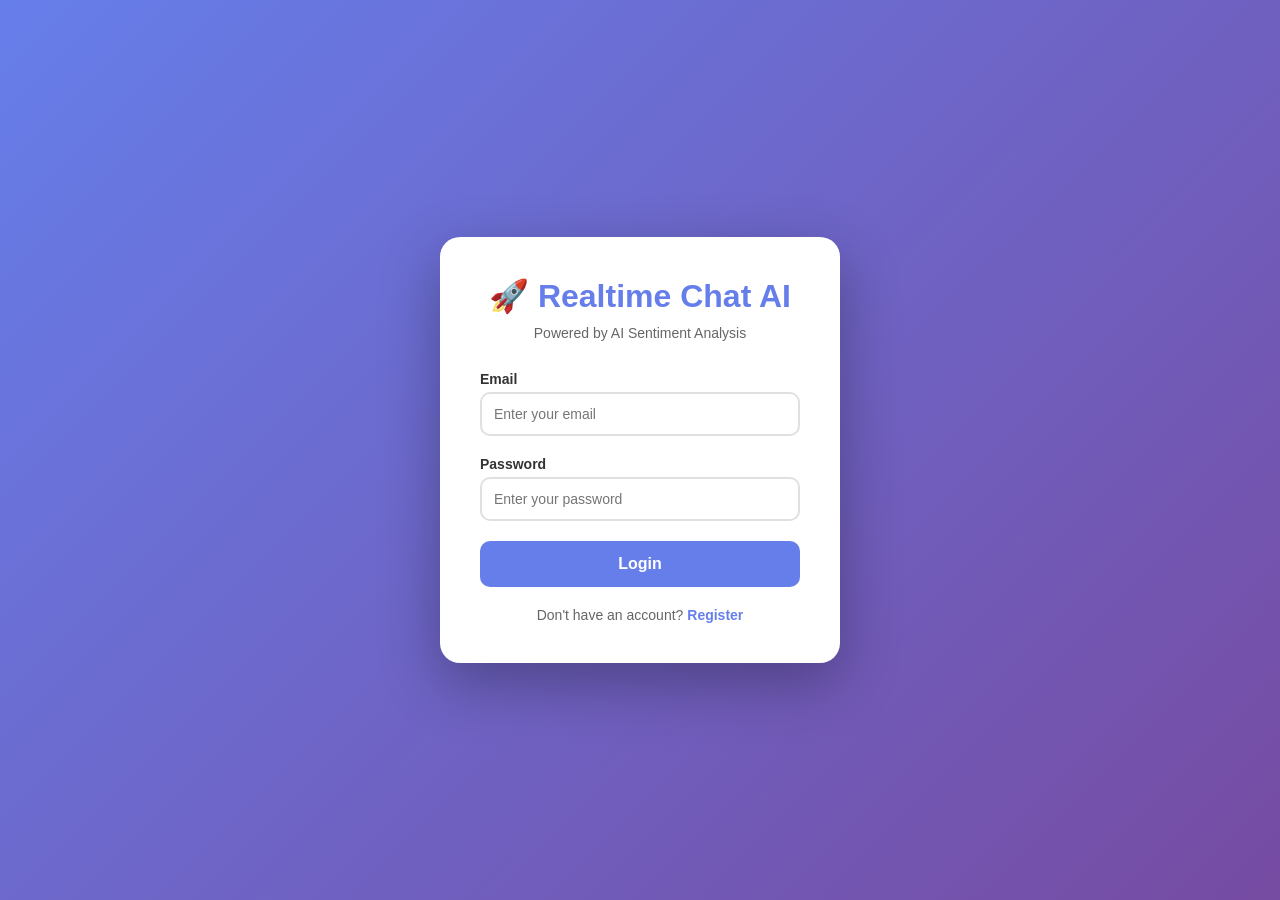
==== frontend/index.html @ c15071e8 "simple UI implemented" ====
<!-- frontend/index.html -->
<!DOCTYPE html>
<html lang="en">
<head>
    <meta charset="UTF-8">
    <meta name="viewport" content="width=device-width, initial-scale=1.0">
    <title>Realtime Chat AI</title>
    <link rel="stylesheet" href="styles.css">
</head>
<body>
    <!-- Auth Container -->
    <div id="authContainer" class="auth-container">
        <h1>🚀 Realtime Chat AI</h1>
        <p class="tagline">Powered by AI Sentiment Analysis</p>
        <div id="authError" class="error-message" style="display: none;"></div>
        
        <!-- Login Form -->
        <div id="loginForm">
            <div class="form-group">
                <label>Email</label>
                <input type="email" id="loginEmail" placeholder="Enter your email" autocomplete="email">
            </div>
            <div class="form-group">
                <label>Password</label>
                <input type="password" id="loginPassword" placeholder="Enter your password" autocomplete="current-password">
            </div>
            <button class="auth-btn" onclick="app.login()">Login</button>
            <div class="auth-switch">
                Don't have an account? <a href="#" onclick="app.showRegister()">Register</a>
            </div>
        </div>

        <!-- Register Form -->
        <div id="registerForm" style="display: none;">
            <div class="form-group">
                <label>Email</label>
                <input type="email" id="registerEmail" placeholder="Enter your email" autocomplete="email">
            </div>
            <div class="form-group">
                <label>Username</label>
                <input type="text" id="registerUsername" placeholder="Choose a username" autocomplete="username">
            </div>
            <div class="form-group">
                <label>Full Name</label>
                <input type="text" id="registerFullName" placeholder="Enter your full name" autocomplete="name">
            </div>
            <div class="form-group">
                <label>Password</label>
                <input type="password" id="registerPassword" placeholder="Choose a password (min 8 chars)" autocomplete="new-password">
            </div>
            <button class="auth-btn" onclick="app.register()">Register</button>
            <div class="auth-switch">
                Already have an account? <a href="#" onclick="app.showLogin()">Login</a>
            </div>
        </div>
    </div>

    <!-- Chat Container -->
    <div id="chatContainer" class="container" style="display: none;">
        <!-- Sidebar -->
        <div class="sidebar">
            <div class="sidebar-header">
                <h2>My Chats</h2>
                <div class="user-info" id="userInfo"></div>
                <button class="admin-link-btn" onclick="app.openAdminDashboard()">📊 Analytics</button>
            </div>
            <button class="new-chat-btn" onclick="app.showNewChatModal()">+ New Chat</button>
            <div class="chat-list" id="chatList">
                <div class="loading">Loading chats...</div>
            </div>
        </div>

        <!-- Main Chat -->
        <div class="main-chat">
            <div class="chat-header">
                <h3 id="chatTitle">Select a chat to start messaging</h3>
                <div class="chat-status" id="chatStatus"></div>
            </div>
            <div class="messages-container" id="messagesContainer">
                <div class="welcome-message">
                    <h2>👋 Welcome to Realtime Chat AI</h2>
                    <p>Your messages are analyzed with AI sentiment detection</p>
                    <p class="small">Select or create a chat to get started</p>
                </div>
            </div>
            <div class="message-input-container">
                <input 
                    type="text" 
                    class="message-input" 
                    id="messageInput" 
                    placeholder="Type a message..."
                    disabled
                >
                <button class="send-btn" id="sendBtn" disabled>Send</button>
            </div>
        </div>
    </div>

    <!-- New Chat Modal -->
    <div id="newChatModal" class="modal">
        <div class="modal-content">
            <h3>Start New Chat</h3>
            <div class="form-group">
                <label>Chat Type</label>
                <select id="chatType" onchange="app.toggleGroupFields()">
                    <option value="one-to-one">One-to-One</option>
                    <option value="group">Group Chat</option>
                </select>
            </div>
            <div class="form-group" id="groupNameField" style="display: none;">
                <label>Group Name</label>
                <input type="text" id="groupName" placeholder="Enter group name">
            </div>
            <div class="form-group">
                <label>Participant User ID</label>
                <input type="text" id="participantId" placeholder="Enter participant's user ID">
                <small>Ask the other user for their User ID</small>
            </div>
            <div class="modal-actions">
                <button class="auth-btn" onclick="app.createNewChat()">Create</button>
                <button class="auth-btn cancel-btn" onclick="app.closeNewChatModal()">Cancel</button>
            </div>
        </div>
    </div>

    <script src="app.js"></script>
</body>
</html>
---- frontend/styles.css ----
/* frontend/styles.css */
* {
    margin: 0;
    padding: 0;
    box-sizing: border-box;
}

body {
    font-family: -apple-system, BlinkMacSystemFont, 'Segoe UI', Roboto, Oxygen, Ubuntu, Cantarell, sans-serif;
    background: linear-gradient(135deg, #667eea 0%, #764ba2 100%);
    min-height: 100vh;
    display: flex;
    justify-content: center;
    align-items: center;
    padding: 20px;
}

/* Auth Container */
.auth-container {
    background: white;
    padding: 40px;
    border-radius: 20px;
    box-shadow: 0 20px 60px rgba(0,0,0,0.3);
    width: 100%;
    max-width: 400px;
}

.auth-container h1 {
    color: #667eea;
    margin-bottom: 10px;
    text-align: center;
}

.tagline {
    text-align: center;
    color: #666;
    font-size: 14px;
    margin-bottom: 30px;
}

.form-group {
    margin-bottom: 20px;
}

.form-group label {
    display: block;
    margin-bottom: 5px;
    color: #333;
    font-weight: 600;
    font-size: 14px;
}

.form-group input,
.form-group select {
    width: 100%;
    padding: 12px;
    border: 2px solid #e0e0e0;
    border-radius: 10px;
    font-size: 14px;
    outline: none;
    transition: border-color 0.2s;
}

.form-group input:focus,
.form-group select:focus {
    border-color: #667eea;
}

.form-group small {
    display: block;
    margin-top: 5px;
    font-size: 12px;
    color: #999;
}

.auth-btn {
    width: 100%;
    padding: 14px;
    background: #667eea;
    color: white;
    border: none;
    border-radius: 10px;
    cursor: pointer;
    font-weight: 600;
    font-size: 16px;
    transition: background 0.2s;
}

.auth-btn:hover {
    background: #5568d3;
}

.auth-btn:disabled {
    background: #ccc;
    cursor: not-allowed;
}

.cancel-btn {
    background: #6c757d;
}

.cancel-btn:hover {
    background: #5a6268;
}

.auth-switch {
    text-align: center;
    margin-top: 20px;
    color: #666;
    font-size: 14px;
}

.auth-switch a {
    color: #667eea;
    text-decoration: none;
    font-weight: 600;
}

.error-message {
    background: #fee;
    color: #c33;
    padding: 10px;
    border-radius: 10px;
    margin-bottom: 20px;
    text-align: center;
    font-size: 14px;
}

/* Chat Container */
.container {
    background: white;
    border-radius: 20px;
    box-shadow: 0 20px 60px rgba(0,0,0,0.3);
    width: 100%;
    max-width: 1400px;
    height: 90vh;
    display: flex;
    overflow: hidden;
}

/* Sidebar */
.sidebar {
    width: 320px;
    background: #f8f9fa;
    border-right: 1px solid #e0e0e0;
    display: flex;
    flex-direction: column;
}

.sidebar-header {
    padding: 20px;
    border-bottom: 1px solid #e0e0e0;
}

.sidebar-header h2 {
    color: #667eea;
    font-size: 20px;
    margin-bottom: 8px;
}

.user-info {
    font-size: 12px;
    color: #666;
    margin-bottom: 10px;
}

.admin-link-btn {
    width: 100%;
    padding: 8px;
    background: #28a745;
    color: white;
    border: none;
    border-radius: 8px;
    cursor: pointer;
    font-size: 13px;
    font-weight: 600;
    transition: background 0.2s;
}

.admin-link-btn:hover {
    background: #218838;
}

.new-chat-btn {
    margin: 15px;
    padding: 12px;
    background: #667eea;
    color: white;
    border: none;
    border-radius: 10px;
    cursor: pointer;
    font-weight: 600;
    transition: background 0.2s;
}

.new-chat-btn:hover {
    background: #5568d3;
}

.chat-list {
    flex: 1;
    overflow-y: auto;
    padding: 10px;
}

.loading {
    text-align: center;
    padding: 20px;
    color: #999;
    font-size: 14px;
}

.chat-item {
    padding: 15px;
    margin-bottom: 8px;
    border-radius: 10px;
    cursor: pointer;
    transition: all 0.2s;
    background: white;
    border: 2px solid transparent;
}

.chat-item:hover {
    border-color: #667eea;
    transform: translateX(3px);
}

.chat-item.active {
    background: #667eea;
    color: white;
}

.chat-name {
    font-weight: 600;
    margin-bottom: 5px;
    font-size: 15px;
}

.chat-preview {
    font-size: 12px;
    color: #999;
    overflow: hidden;
    text-overflow: ellipsis;
    white-space: nowrap;
}

.chat-item.active .chat-preview {
    color: rgba(255,255,255,0.8);
}

/* Main Chat */
.main-chat {
    flex: 1;
    display: flex;
    flex-direction: column;
}

.chat-header {
    padding: 20px;
    border-bottom: 1px solid #e0e0e0;
    background: white;
}

.chat-header h3 {
    color: #333;
    font-size: 18px;
}

.chat-status {
    font-size: 12px;
    color: #28a745;
    margin-top: 5px;
    font-weight: 600;
}

.messages-container {
    flex: 1;
    overflow-y: auto;
    padding: 20px;
    background: #f8f9fa;
}

.welcome-message {
    text-align: center;
    padding: 60px 20px;
    color: #666;
}

.welcome-message h2 {
    color: #667eea;
    margin-bottom: 15px;
}

.welcome-message p {
    margin-bottom: 10px;
}

.welcome-message .small {
    font-size: 14px;
    color: #999;
}

.message {
    margin-bottom: 15px;
    display: flex;
    animation: slideIn 0.3s;
}

@keyframes slideIn {
    from {
        opacity: 0;
        transform: translateY(10px);
    }
    to {
        opacity: 1;
        transform: translateY(0);
    }
}

.message.own {
    justify-content: flex-end;
}

.message-content {
    max-width: 70%;
    padding: 12px 16px;
    border-radius: 18px;
    background: white;
    box-shadow: 0 2px 5px rgba(0,0,0,0.1);
    position: relative;
}

.message.own .message-content {
    background: #667eea;
    color: white;
}

.message-sender {
    font-size: 11px;
    font-weight: 600;
    color: #667eea;
    margin-bottom: 5px;
}

.message.own .message-sender {
    color: rgba(255,255,255,0.8);
}

.message-text {
    word-wrap: break-word;
    line-height: 1.4;
}

.message-footer {
    display: flex;
    justify-content: space-between;
    align-items: center;
    margin-top: 5px;
    font-size: 10px;
}

.message-time {
    color: #999;
}

.message.own .message-time {
    color: rgba(255,255,255,0.7);
}

.sentiment-badge {
    display: inline-block;
    padding: 2px 8px;
    border-radius: 12px;
    font-size: 10px;
    font-weight: 600;
    text-transform: uppercase;
}

.sentiment-positive {
    background: #d4edda;
    color: #155724;
}

.sentiment-negative {
    background: #f8d7da;
    color: #721c24;
}

.sentiment-neutral {
    background: #d1ecf1;
    color: #0c5460;
}

.message.own .sentiment-badge {
    background: rgba(255,255,255,0.2);
    color: white;
}

.system-message {
    text-align: center;
    color: #999;
    font-size: 12px;
    padding: 10px;
    font-style: italic;
}

.message-input-container {
    padding: 20px;
    background: white;
    border-top: 1px solid #e0e0e0;
    display: flex;
    gap: 10px;
}

.message-input {
    flex: 1;
    padding: 12px 16px;
    border: 2px solid #e0e0e0;
    border-radius: 25px;
    font-size: 14px;
    outline: none;
    transition: border-color 0.2s;
}

.message-input:focus {
    border-color: #667eea;
}

.message-input:disabled {
    background: #f8f9fa;
    cursor: not-allowed;
}

.send-btn {
    padding: 12px 30px;
    background: #667eea;
    color: white;
    border: none;
    border-radius: 25px;
    cursor: pointer;
    font-weight: 600;
    transition: background 0.2s;
}

.send-btn:hover:not(:disabled) {
    background: #5568d3;
}

.send-btn:disabled {
    background: #ccc;
    cursor: not-allowed;
}

/* Modal */
.modal {
    display: none;
    position: fixed;
    top: 0;
    left: 0;
    width: 100%;
    height: 100%;
    background: rgba(0,0,0,0.5);
    justify-content: center;
    align-items: center;
    z-index: 1000;
}

.modal.active {
    display: flex;
}

.modal-content {
    background: white;
    padding: 30px;
    border-radius: 20px;
    width: 90%;
    max-width: 450px;
}

.modal-content h3 {
    color: #667eea;
    margin-bottom: 20px;
}

.modal-actions {
    display: flex;
    gap: 10px;
    margin-top: 20px;
}

.modal-actions button {
    flex: 1;
}

/* Scrollbar */
::-webkit-scrollbar {
    width: 8px;
}

::-webkit-scrollbar-track {
    background: #f1f1f1;
}

::-webkit-scrollbar-thumb {
    background: #667eea;
    border-radius: 4px;
}

::-webkit-scrollbar-thumb:hover {
    background: #5568d3;
}

/* Responsive */
@media (max-width: 768px) {
    .sidebar {
        width: 100%;
        max-width: 280px;
    }
    
    .message-content {
        max-width: 85%;
    }
}
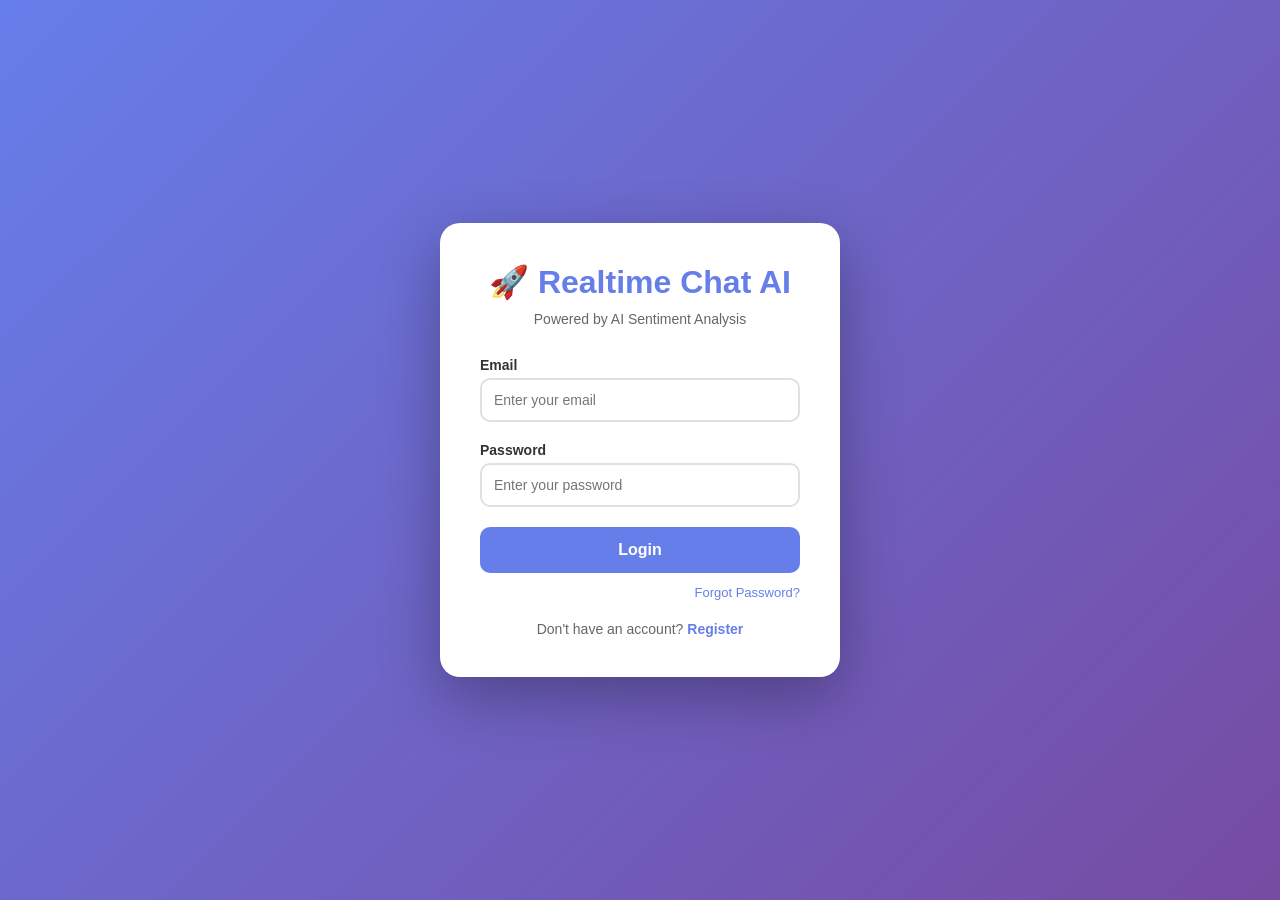
==== commit a5244ec6: "logout added" ====
--- a/frontend/index.html
+++ b/frontend/index.html
@@ -25,9 +25,15 @@
                 <input type="password" id="loginPassword" placeholder="Enter your password" autocomplete="current-password">
             </div>
             <button class="auth-btn" onclick="app.login()">Login</button>
+            
+            <div class="forgot-password-link">
+                <a href="forgot-password.html">Forgot Password?</a>
+            </div>
+
             <div class="auth-switch">
                 Don't have an account? <a href="#" onclick="app.showRegister()">Register</a>
             </div>
+
         </div>
 
         <!-- Register Form -->
@@ -63,6 +69,7 @@
                 <h2>My Chats</h2>
                 <div class="user-info" id="userInfo"></div>
                 <button class="admin-link-btn" onclick="app.openAdminDashboard()">📊 Analytics</button>
+                <button class="admin-link-btn" style="background: #dc3545; margin-top: 5px;" onclick="app.logout()">🚪 Logout</button>
             </div>
             <button class="new-chat-btn" onclick="app.showNewChatModal()">+ New Chat</button>
             <div class="chat-list" id="chatList">
@@ -91,7 +98,7 @@
                     placeholder="Type a message..."
                     disabled
                 >
-                <button class="send-btn" id="sendBtn" disabled>Send</button>
+                <button class="send-btn" id="sendBtn" onclick="app.sendMessage()" disabled>Send</button>
             </div>
         </div>
     </div>
@@ -123,6 +130,43 @@
         </div>
     </div>
 
+    <!-- Group Management Modal -->
+    <div id="groupManagementModal" class="modal">
+        <div class="modal-content" style="max-width: 600px;">
+            <h3>⚙️ Manage Group</h3>
+            
+            <!-- Edit Group Name -->
+            <div class="management-section">
+                <h4>Group Name</h4>
+                <div style="display: flex; gap: 10px; margin-bottom: 10px;">
+                    <input type="text" id="editGroupName" placeholder="Enter new group name" style="flex: 1; padding: 10px; border: 2px solid #e0e0e0; border-radius: 8px;">
+                    <button class="auth-btn" style="width: auto;" onclick="app.updateGroupName()">Update</button>
+                </div>
+            </div>
+            
+            <!-- Add Participants -->
+            <div class="management-section">
+                <h4>Add Participant</h4>
+                <div style="display: flex; gap: 10px; margin-bottom: 10px;">
+                    <input type="text" id="addParticipantId" placeholder="Enter user ID" style="flex: 1; padding: 10px; border: 2px solid #e0e0e0; border-radius: 8px;">
+                    <button class="auth-btn" style="width: auto;" onclick="app.addParticipantToGroup()">Add</button>
+                </div>
+            </div>
+            
+            <!-- Participants List -->
+            <div class="management-section" style="border-bottom: none;">
+                <h4>Participants</h4>
+                <div id="participantsList" class="participants-list">
+                    <div class="loading">Loading...</div>
+                </div>
+            </div>
+            
+            <div class="modal-actions">
+                <button class="auth-btn cancel-btn" onclick="app.closeGroupManagementModal()">Close</button>
+            </div>
+        </div>
+    </div>
+
     <script src="app.js"></script>
 </body>
 </html>
--- a/frontend/styles.css
+++ b/frontend/styles.css
@@ -510,6 +510,186 @@
     background: #5568d3;
 }
 
+/* Group Management Styles */
+.manage-group-btn {
+    margin-top: 10px;
+    padding: 8px 16px;
+    background: #667eea;
+    color: white;
+    border: none;
+    border-radius: 8px;
+    cursor: pointer;
+    font-size: 13px;
+    font-weight: 600;
+    transition: background 0.2s;
+}
+
+.manage-group-btn:hover {
+    background: #5568d3;
+}
+
+.management-section {
+    margin-bottom: 25px;
+    padding-bottom: 20px;
+    border-bottom: 1px solid #e0e0e0;
+}
+
+.management-section h4 {
+    color: #667eea;
+    margin-bottom: 15px;
+    font-size: 16px;
+    font-weight: 600;
+}
+
+.participants-list {
+    max-height: 300px;
+    overflow-y: auto;
+    padding: 5px;
+}
+
+.participant-item {
+    display: flex;
+    justify-content: space-between;
+    align-items: center;
+    padding: 12px;
+    background: #f8f9fa;
+    border-radius: 8px;
+    margin-bottom: 8px;
+    transition: background 0.2s;
+}
+
+.participant-item:hover {
+    background: #e9ecef;
+}
+
+.participant-info {
+    display: flex;
+    align-items: center;
+    gap: 10px;
+}
+
+.creator-badge {
+    background: #28a745;
+    color: white;
+    padding: 2px 8px;
+    border-radius: 12px;
+    font-size: 11px;
+    font-weight: 600;
+}
+
+.remove-participant-btn {
+    padding: 6px 12px;
+    background: #dc3545;
+    color: white;
+    border: none;
+    border-radius: 6px;
+    cursor: pointer;
+    font-size: 12px;
+    font-weight: 600;
+    transition: background 0.2s;
+}
+
+.remove-participant-btn:hover {
+    background: #c82333;
+}
+
+
+/* Forgot Password Link */
+.forgot-password-link {
+    text-align: right;
+    margin-top: 10px;
+    margin-bottom: 10px;
+}
+
+.forgot-password-link a {
+    color: #667eea;
+    text-decoration: none;
+    font-size: 13px;
+    transition: color 0.3s;
+}
+
+.forgot-password-link a:hover {
+    color: #5568d3;
+    text-decoration: underline;
+}
+
+/* Info Box for Forgot Password Page */
+.info-box {
+    background: #2a2a2a;
+    border-left: 4px solid #667eea;
+    padding: 15px;
+    border-radius: 8px;
+    margin-bottom: 20px;
+}
+
+.info-box p {
+    color: #ccc;
+    font-size: 13px;
+    margin: 0;
+}
+
+/* Password Requirements */
+.password-requirements {
+    background: #2a2a2a;
+    padding: 12px;
+    border-radius: 8px;
+    margin-top: 10px;
+    font-size: 12px;
+}
+
+.password-requirements p {
+    color: #999;
+    margin-bottom: 8px;
+    font-weight: 600;
+}
+
+.requirement {
+    color: #666;
+    margin: 4px 0;
+}
+
+.requirement.valid {
+    color: #00C851;
+}
+
+.requirement::before {
+    content: "○ ";
+}
+
+.requirement.valid::before {
+    content: "✓ ";
+    font-weight: bold;
+}
+
+/* Invalid Token Message */
+.invalid-token {
+    text-align: center;
+    padding: 20px;
+}
+
+.invalid-token h2 {
+    color: #ff4444;
+    margin-bottom: 15px;
+}
+
+.invalid-token p {
+    color: #999;
+    margin-bottom: 20px;
+    line-height: 1.6;
+}
+
+.invalid-token a {
+    color: #667eea;
+    text-decoration: none;
+    font-size: 16px;
+}
+
+.invalid-token a:hover {
+    text-decoration: underline;
+}
+
+
+
 /* Responsive */
 @media (max-width: 768px) {
     .sidebar {
